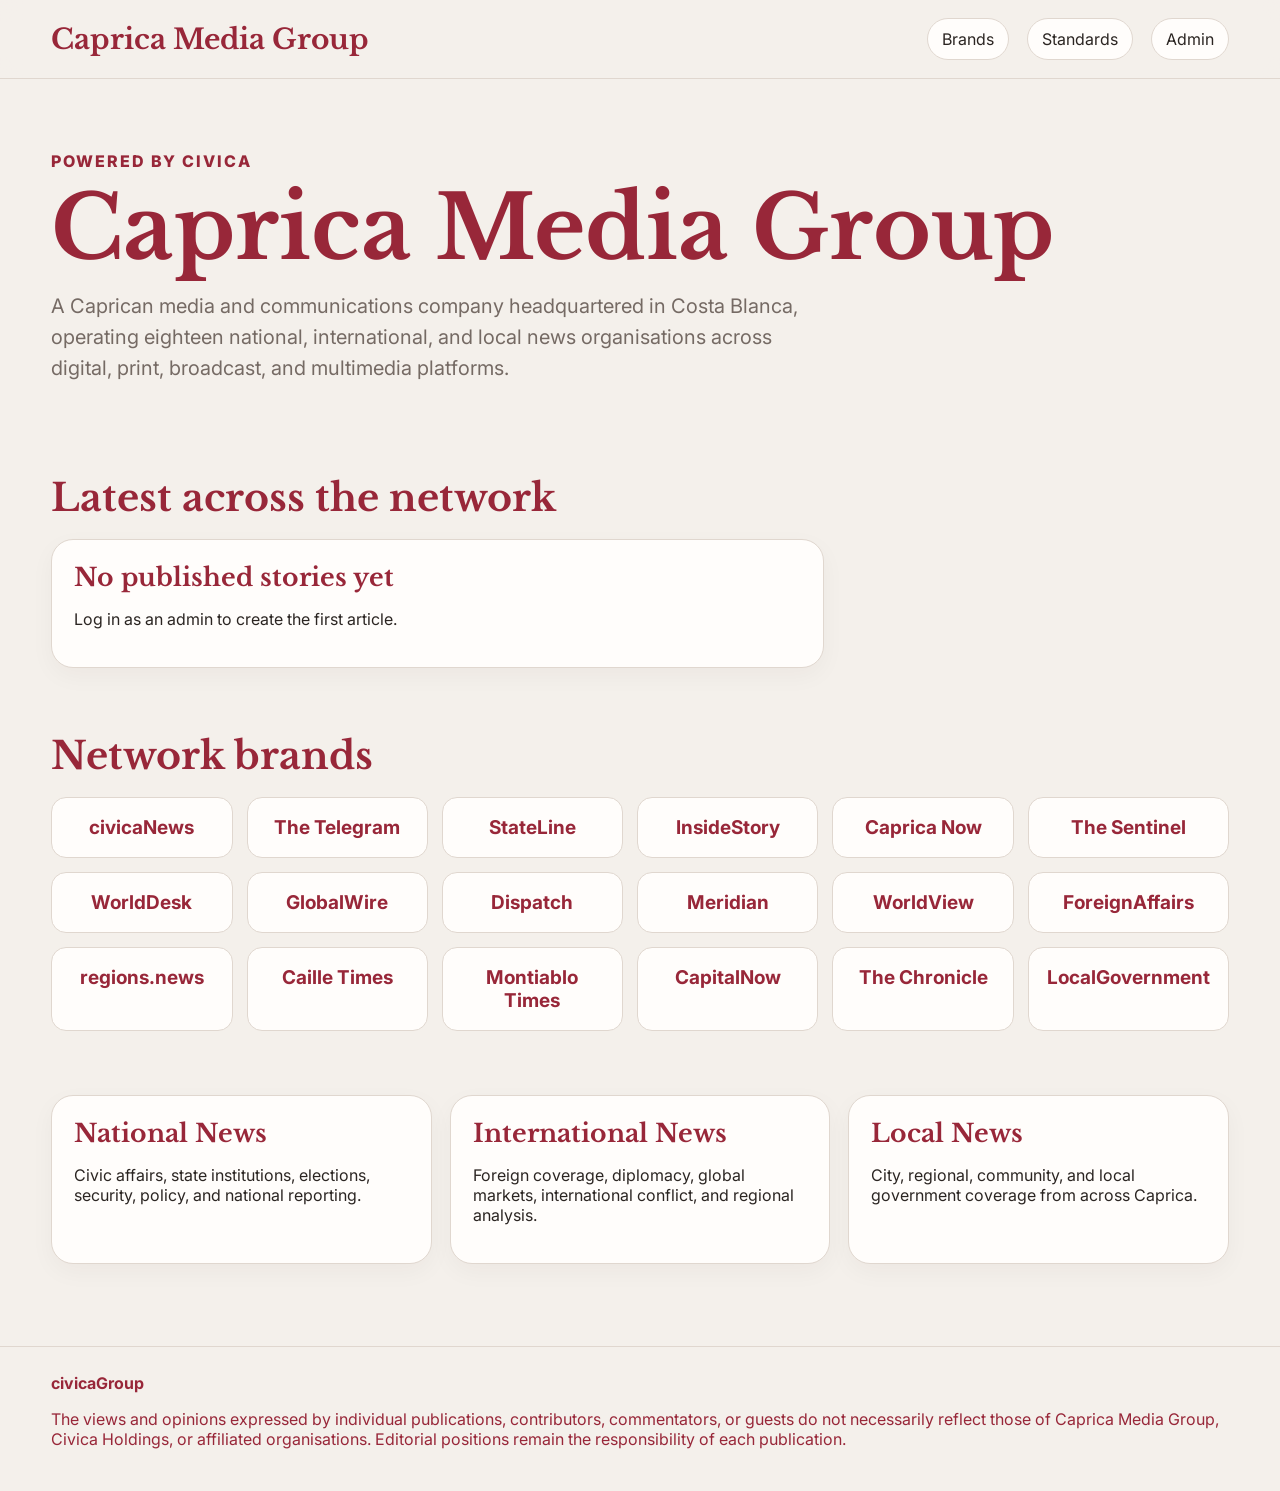
==== public/index.html @ a4617cf0 "Rename index.html to public/index.html" ====
<!doctype html><html><head><meta charset="utf-8"><meta name="viewport" content="width=device-width,initial-scale=1"><title>Caprica Media Group</title><link rel="preconnect" href="https://fonts.googleapis.com"><link rel="preconnect" href="https://fonts.gstatic.com" crossorigin><link href="https://fonts.googleapis.com/css2?family=Inter:wght@400;600;800&family=Libre+Baskerville:wght@400;700&display=swap" rel="stylesheet"><link rel="stylesheet" href="/style.css"></head><body><main><section class="hero wrap"><div class="kicker">Powered by Civica</div><h1>Caprica Media Group</h1><p>A Caprican media and communications company headquartered in Costa Blanca, operating eighteen national, international, and local news organisations across digital, print, broadcast, and multimedia platforms.</p></section><section class="section wrap"><h2>Latest across the network</h2><div id="latest" class="posts"></div></section><section class="section wrap"><h2>Network brands</h2><div id="brandgrid" class="brandgrid"></div></section><section class="section wrap grid"><div class="card"><h3>National News</h3><p>Civic affairs, state institutions, elections, security, policy, and national reporting.</p></div><div class="card"><h3>International News</h3><p>Foreign coverage, diplomacy, global markets, international conflict, and regional analysis.</p></div><div class="card"><h3>Local News</h3><p>City, regional, community, and local government coverage from across Caprica.</p></div></section></main><div id="foot"></div><script src="/app.js"></script><script>renderHome()</script></body></html>
---- style.css ----
:root{--bg:#f4f0eb;--card:#fffdfb;--ink:#2b2522;--muted:#756a64;--red:#982739;--line:#e0d7cf;--soft:#faf7f4}*{box-sizing:border-box}body{margin:0;background:var(--bg);color:var(--ink);font-family:Inter,Arial,sans-serif}h1,h2,h3,.brand{font-family:'Libre Baskerville',Georgia,serif}a{color:inherit;text-decoration:none}.wrap{width:min(1180px,92vw);margin:auto}.top{position:sticky;top:0;z-index:5;background:rgba(244,240,235,.94);backdrop-filter:blur(12px);border-bottom:1px solid var(--line)}.nav{display:flex;align-items:center;justify-content:space-between;padding:18px 0}.brand{font-size:28px;color:var(--red);font-weight:700}.navlinks{display:flex;gap:18px;align-items:center}.navlinks a,.btn{border:1px solid var(--line);background:var(--card);padding:10px 14px;border-radius:999px}.hero{padding:72px 0 38px}.hero .kicker{color:var(--red);font-weight:800;letter-spacing:.12em;text-transform:uppercase}.hero h1{font-size:clamp(42px,7vw,88px);line-height:.95;margin:16px 0;color:var(--red)}.hero p{font-size:20px;max-width:760px;color:var(--muted);line-height:1.55}.grid{display:grid;grid-template-columns:repeat(3,1fr);gap:18px}.card{background:var(--card);border:1px solid var(--line);border-radius:22px;padding:22px;box-shadow:0 8px 24px rgba(40,30,20,.04)}.card h3{color:var(--red);font-size:25px;margin:0 0 14px}.brandgrid{display:grid;grid-template-columns:repeat(6,1fr);gap:14px}.brandpill{background:var(--card);border:1px solid var(--line);border-radius:15px;padding:18px;text-align:center;font-size:19px;color:var(--red);font-weight:700}.section{padding:32px 0}.section h2{color:var(--red);font-size:38px;margin:0 0 18px}.posts{display:grid;grid-template-columns:2fr 1fr;gap:18px}.lead{min-height:300px;display:flex;flex-direction:column;justify-content:end}.tag{display:inline-block;color:var(--red);font-weight:800;font-size:13px;text-transform:uppercase;letter-spacing:.08em}.meta{color:var(--muted);font-size:14px}.footer{margin-top:50px;border-top:1px solid var(--line);padding:26px 0;color:var(--red)}input,select,textarea{width:100%;border:1px solid var(--line);border-radius:14px;padding:13px;background:white;font:inherit}textarea{min-height:240px}.form{display:grid;gap:14px}.btn{cursor:pointer;color:var(--red);font-weight:800}.btn.primary{background:var(--red);color:white;border-color:var(--red)}.adminbar{display:flex;justify-content:space-between;gap:12px;align-items:center}.hidden{display:none}.article{max-width:850px}.article h1{font-size:54px;color:var(--red)}.article .body{white-space:pre-wrap;font-size:19px;line-height:1.75}@media(max-width:900px){.grid,.posts{grid-template-columns:1fr}.brandgrid{grid-template-columns:repeat(2,1fr)}.nav{display:block}.navlinks{margin-top:12px;flex-wrap:wrap}.hero{padding-top:38px}}
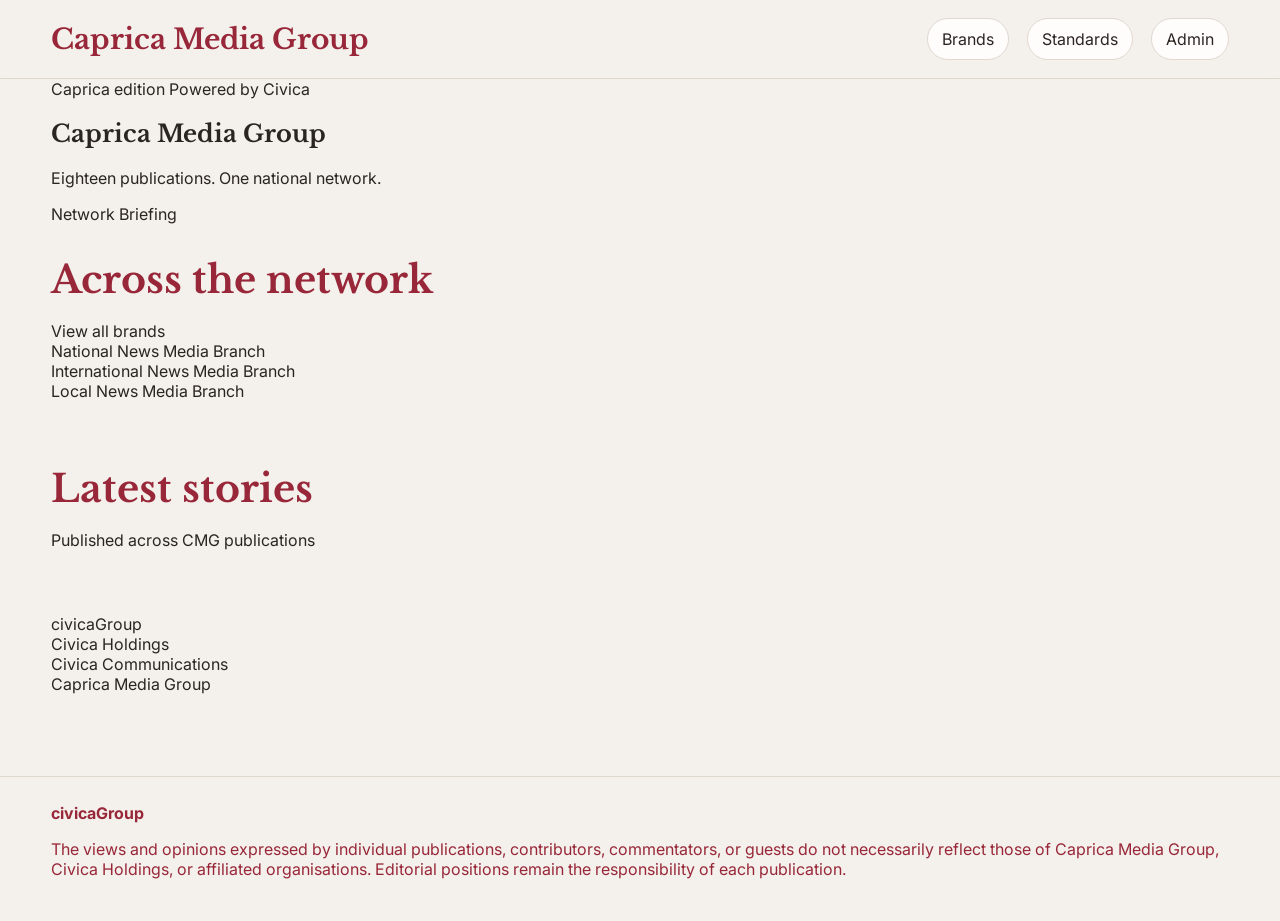
==== commit 8505e666: "Update index.html" ====
--- a/public/index.html
+++ b/public/index.html
@@ -1 +1,73 @@
-<!doctype html><html><head><meta charset="utf-8"><meta name="viewport" content="width=device-width,initial-scale=1"><title>Caprica Media Group</title><link rel="preconnect" href="https://fonts.googleapis.com"><link rel="preconnect" href="https://fonts.gstatic.com" crossorigin><link href="https://fonts.googleapis.com/css2?family=Inter:wght@400;600;800&family=Libre+Baskerville:wght@400;700&display=swap" rel="stylesheet"><link rel="stylesheet" href="/style.css"></head><body><main><section class="hero wrap"><div class="kicker">Powered by Civica</div><h1>Caprica Media Group</h1><p>A Caprican media and communications company headquartered in Costa Blanca, operating eighteen national, international, and local news organisations across digital, print, broadcast, and multimedia platforms.</p></section><section class="section wrap"><h2>Latest across the network</h2><div id="latest" class="posts"></div></section><section class="section wrap"><h2>Network brands</h2><div id="brandgrid" class="brandgrid"></div></section><section class="section wrap grid"><div class="card"><h3>National News</h3><p>Civic affairs, state institutions, elections, security, policy, and national reporting.</p></div><div class="card"><h3>International News</h3><p>Foreign coverage, diplomacy, global markets, international conflict, and regional analysis.</p></div><div class="card"><h3>Local News</h3><p>City, regional, community, and local government coverage from across Caprica.</p></div></section></main><div id="foot"></div><script src="/app.js"></script><script>renderHome()</script></body></html>
+<!doctype html>
+<html>
+<head>
+  <meta charset="utf-8">
+  <meta name="viewport" content="width=device-width,initial-scale=1">
+  <title>Caprica Media Group</title>
+  <link rel="preconnect" href="https://fonts.googleapis.com">
+  <link rel="preconnect" href="https://fonts.gstatic.com" crossorigin>
+  <link href="https://fonts.googleapis.com/css2?family=Inter:wght@400;500;600;700;800;900&family=Libre+Baskerville:wght@400;700&display=swap" rel="stylesheet">
+  <link rel="stylesheet" href="/style.css">
+</head>
+<body>
+  <main>
+    <section class="masthead wrap">
+      <div class="datebar">
+        <span id="todayline">Caprica edition</span>
+        <span>Powered by Civica</span>
+      </div>
+      <h1>Caprica Media Group</h1>
+      <p>Eighteen publications. One national network.</p>
+    </section>
+
+    <section class="wrap news-layout">
+      <div class="lead-column">
+        <div id="leadStory" class="lead-story"></div>
+      </div>
+      <aside class="briefs-panel">
+        <div class="panel-head">Network Briefing</div>
+        <div id="briefs"></div>
+      </aside>
+    </section>
+
+    <section class="wrap section branch-section">
+      <div class="section-title-row">
+        <h2>Across the network</h2>
+        <a href="/brands.html">View all brands</a>
+      </div>
+      <div class="branch-grid">
+        <div class="branch-card">
+          <span>National News Media Branch</span>
+          <div id="nationalBrands" class="mini-brand-grid"></div>
+        </div>
+        <div class="branch-card">
+          <span>International News Media Branch</span>
+          <div id="internationalBrands" class="mini-brand-grid"></div>
+        </div>
+        <div class="branch-card">
+          <span>Local News Media Branch</span>
+          <div id="localBrands" class="mini-brand-grid"></div>
+        </div>
+      </div>
+    </section>
+
+    <section class="wrap section">
+      <div class="section-title-row">
+        <h2>Latest stories</h2>
+        <span class="muted">Published across CMG publications</span>
+      </div>
+      <div id="latest" class="story-grid"></div>
+    </section>
+
+    <section class="wrap section corporate-strip">
+      <div class="corp-box small">civicaGroup</div>
+      <div class="corp-box">Civica Holdings</div>
+      <div class="corp-box">Civica Communications</div>
+      <div class="corp-box active">Caprica Media Group</div>
+    </section>
+  </main>
+  <div id="foot"></div>
+  <script src="/app.js"></script>
+  <script>renderHome()</script>
+</body>
+</html>
